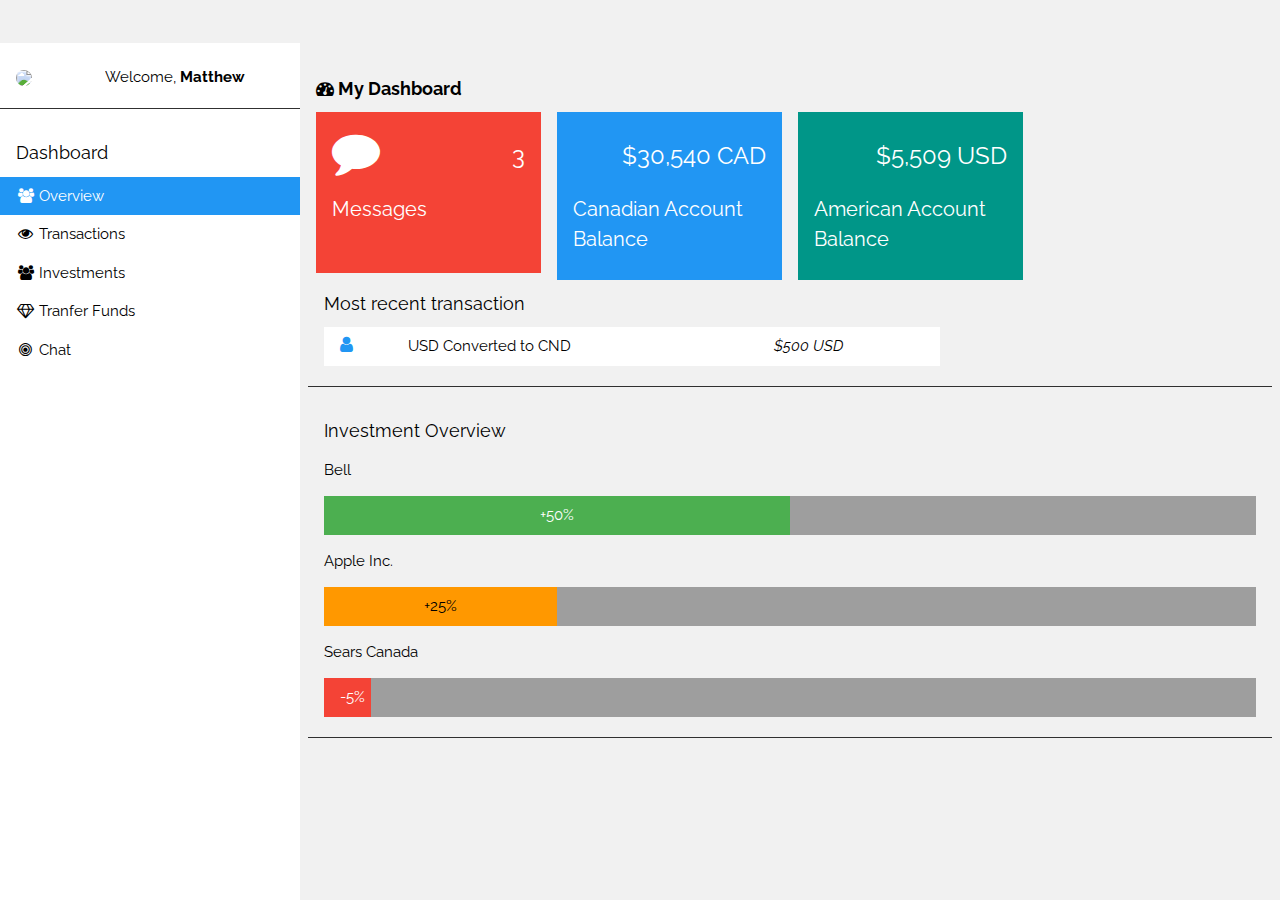
==== index.html @ 37f61692 "Add files via upload" ====
<!DOCTYPE html>
<html>
<title>Home Dashboards</title>
<meta charset="UTF-8">
<meta name="viewport" content="width=device-width, initial-scale=1">
<link rel="stylesheet" href="style.css">
<link rel="stylesheet" href="https://fonts.googleapis.com/css?family=Raleway">
<link rel="stylesheet" href="https://cdnjs.cloudflare.com/ajax/libs/font-awesome/4.7.0/css/font-awesome.min.css">
<style>
html,body,h1,h2,h3,h4,h5 {font-family: "Raleway", sans-serif}
</style>
<body class="-light-grey">

<!-- Top container -->
<div class="-bar -top -black -large" style="z-index:4">
  <button class="-bar-item -button -hide-large -hover-none -hover-text-light-grey" onclick="_open();"><i class="fa fa-bars"></i>  Menu</button>
</div>

<!-- Sidebar/menu -->
<nav class="-sidebar -collapse -white -animate-left" style="z-index:3;width:300px;" id="mySidebar"><br>
  <div class="-container -row">
    <div class="-col s4">
      <img src="img\pfp.jpg" class="-circle -margin-right" style="width:46px">
    </div>
    <div class="-col s8 -bar">
      <span>Welcome, <strong>Matthew</strong></span><br>
 
    </div>
  </div>
  <hr>
  <div class="-container">
    <h5>Dashboard</h5>
  </div>
  <div class="-bar-block">
    <a href="index.html" class="-bar-item -button -padding-16 -hide-large -dark-grey -hover-black" onclick="_close()" title="close menu"><i class="fa fa-remove fa-fw"></i>  Close Menu</a>
    <a href="index.html" class="-bar-item -button -padding -blue"><i class="fa fa-users fa-fw"></i>  Overview</a>
    <a href="transaction.html" class="-bar-item -button -padding"><i class="fa fa-eye fa-fw"></i>  Transactions</a>
    <a href="invest.html" class="-bar-item -button -padding"><i class="fa fa-users fa-fw"></i>  Investments</a>
    <a href="transfer.html" class="-bar-item -button -padding"><i class="fa fa-diamond fa-fw"></i>  Tranfer Funds</a>
    <a href="chat.html" class="-bar-item -button -padding"><i class="fa fa-bullseye fa-fw"></i>  Chat</a>
  </div>
</nav>


<!-- Overlay effect when opening sidebar on small screens -->
<div class="-overlay -hide-large -animate-opacity" onclick="_close()" style="cursor:pointer" title="close side menu" id="myOverlay"></div>

<!-- !PAGE CONTENT! -->
<div class="-main" style="margin-left:300px;margin-top:43px;">

  <!-- Header -->
  <header class="-container" style="padding-top:22px">
    <h5><b><i class="fa fa-dashboard"></i> My Dashboard</b></h5>
  </header>

  <div class="-row-padding -margin-bottom">
    <div class="-quarter">
      <div class="-container -red -padding-16">
        <div class="-left"><i class="fa fa-comment -xxxlarge"></i></div>
        <div class="-right">
          <h3>3</h3>
        </div>
        <div class="-clear"></div>
        <h4>Messages</h4>
        <br>
      </div>
    </div>
    <div class="-quarter">
      <div class="-container -blue -padding-16">
        <div class="-left"></i></div>
        <div class="-right">
          <h3>$30,540 CAD</h3>
        </div>
        <div class="-clear"></div>
        <h4>Canadian Account Balance</h4>
      </div>
    </div>
    <div class="-quarter">
      <div class="-container -teal -padding-16">
        <div class="-left"></i></div>
        <div class="-right">
          <h3>$5,509 USD</h3>
        </div>
        <div class="-clear"></div>
        <h4>American Account Balance</h4>
      </div>
    </div>

  <div class="-panel">
    <div class="-row-padding" style="margin:0 -16px">
      <div class="-twothird">
        <h5>Most recent transaction</h5>
        <table class="-table -striped -white">
          <tr>
            <td><i class="fa fa-user -text-blue -large"></i></td>
            <td>USD Converted to CND</td>
            <td><i>$500 USD</i></td>

        </table>
      </div>
    </div>
  </div>
  <hr>
  <div class="-container">
    <h5>Investment Overview</h5>
    <p>Bell</p>
    <div class="-grey">
      <div class="-container -center -padding -green" style="width:50%">+50%</div>
    </div>

    <p>Apple Inc.</p>
    <div class="-grey">
      <div class="-container -center -padding -orange" style="width:25%">+25%</div>
    </div>

    <p>Sears Canada</p>
    <div class="-grey">
      <div class="-container -center -padding -red" style="width:5%">-5%</div>
    </div>
  </div>
  <hr>

  <!-- Footer -->
  <footer class="-container -padding-16 -light-grey">
    <h4></h4>
  </footer>

  <!-- End page content -->
</div>

<script>
// Get the Sidebar
var mySidebar = document.getElementById("mySidebar");

// Get the DIV with overlay effect
var overlayBg = document.getElementById("myOverlay");

// Toggle between showing and hiding the sidebar, and add overlay effect
function _open() {
  if (mySidebar.style.display === 'block') {
    mySidebar.style.display = 'none';
    overlayBg.style.display = "none";
  } else {
    mySidebar.style.display = 'block';
    overlayBg.style.display = "block";
  }
}

// Close the sidebar with the close button
function _close() {
  mySidebar.style.display = "none";
  overlayBg.style.display = "none";
}
</script>

</body>
</html>
---- style.css ----
/* .CSS 4.15 December 2020 by Jan Egil and Borge Refsnes */
html{box-sizing:border-box}*,*:before,*:after{box-sizing:inherit}
/* Extract from normalize.css by Nicolas Gallagher and Jonathan Neal git.io/normalize */
html{-ms-text-size-adjust:100%;-webkit-text-size-adjust:100%}body{margin:0}
article,aside,details,figcaption,figure,footer,header,main,menu,nav,section{display:block}summary{display:list-item}
audio,canvas,progress,video{display:inline-block}progress{vertical-align:baseline}
audio:not([controls]){display:none;height:0}[hidden],template{display:none}
a{background-color:transparent}a:active,a:hover{outline-width:0}
abbr[title]{border-bottom:none;text-decoration:underline;text-decoration:underline dotted}
b,strong{font-weight:bolder}dfn{font-style:italic}mark{background:#ff0;color:#000}
small{font-size:80%}sub,sup{font-size:75%;line-height:0;position:relative;vertical-align:baseline}
sub{bottom:-0.25em}sup{top:-0.5em}figure{margin:1em 40px}img{border-style:none}
code,kbd,pre,samp{font-family:monospace,monospace;font-size:1em}hr{box-sizing:content-box;height:0;overflow:visible}
button,input,select,textarea,optgroup{font:inherit;margin:0}optgroup{font-weight:bold}
button,input{overflow:visible}button,select{text-transform:none}
button,[type=button],[type=reset],[type=submit]{-webkit-appearance:button}
button::-moz-focus-inner,[type=button]::-moz-focus-inner,[type=reset]::-moz-focus-inner,[type=submit]::-moz-focus-inner{border-style:none;padding:0}
button:-moz-focusring,[type=button]:-moz-focusring,[type=reset]:-moz-focusring,[type=submit]:-moz-focusring{outline:1px dotted ButtonText}
fieldset{border:1px solid #c0c0c0;margin:0 2px;padding:.35em .625em .75em}
legend{color:inherit;display:table;max-width:100%;padding:0;white-space:normal}textarea{overflow:auto}
[type=checkbox],[type=radio]{padding:0}
[type=number]::-webkit-inner-spin-button,[type=number]::-webkit-outer-spin-button{height:auto}
[type=search]{-webkit-appearance:textfield;outline-offset:-2px}
[type=search]::-webkit-search-decoration{-webkit-appearance:none}
::-webkit-file-upload-button{-webkit-appearance:button;font:inherit}
/* End extract */
html,body{font-family:Verdana,sans-serif;font-size:15px;line-height:1.5}html{overflow-x:hidden}
h1{font-size:36px}h2{font-size:30px}h3{font-size:24px}h4{font-size:20px}h5{font-size:18px}h6{font-size:16px}
.-serif{font-family:serif}.-sans-serif{font-family:sans-serif}.-cursive{font-family:cursive}.-monospace{font-family:monospace}
h1,h2,h3,h4,h5,h6{font-family:"Segoe UI",Arial,sans-serif;font-weight:400;margin:10px 0}.-wide{letter-spacing:4px}
hr{border:0;border-top:1px solid rgb(48, 48, 48);margin:20px 0}
.-image{max-width:100%;height:auto}img{vertical-align:middle}a{color:inherit}
.-table,.-table-all{border-collapse:collapse;border-spacing:0;width:100%;display:table}.-table-all{border:1px solid #ccc}
.-bordered tr,.-table-all tr{border-bottom:1px solid #ddd}.-striped tbody tr:nth-child(even){background-color:#f1f1f1}
.-table-all tr:nth-child(odd){background-color:#fff}.-table-all tr:nth-child(even){background-color:#f1f1f1}
.-hoverable tbody tr:hover,.-ul.-hoverable li:hover{background-color:#ccc}.-centered tr th,.-centered tr td{text-align:center}
.-table td,.-table th,.-table-all td,.-table-all th{padding:8px 8px;display:table-cell;text-align:left;vertical-align:top}
.-table th:first-child,.-table td:first-child,.-table-all th:first-child,.-table-all td:first-child{padding-left:16px}
.-btn,.-button{border:none;display:inline-block;padding:8px 16px;vertical-align:middle;overflow:hidden;text-decoration:none;color:inherit;background-color:inherit;text-align:center;cursor:pointer;white-space:nowrap}
.-btn:hover{box-shadow:0 8px 16px 0 rgba(0,0,0,0.2),0 6px 20px 0 rgba(0,0,0,0.19)}
.-btn,.-button{-webkit-touch-callout:none;-webkit-user-select:none;-khtml-user-select:none;-moz-user-select:none;-ms-user-select:none;user-select:none}   
.-disabled,.-btn:disabled,.-button:disabled{cursor:not-allowed;opacity:0.3}.-disabled *,:disabled *{pointer-events:none}
.-btn.-disabled:hover,.-btn:disabled:hover{box-shadow:none}
.-badge,.-tag{background-color:#000;color:#fff;display:inline-block;padding-left:8px;padding-right:8px;text-align:center}.-badge{border-radius:50%}
.-ul{list-style-type:none;padding:0;margin:0}.-ul li{padding:8px 16px;border-bottom:1px solid #ddd}.-ul li:last-child{border-bottom:none}
.-tooltip,.-display-container{position:relative}.-tooltip .-text{display:none}.-tooltip:hover .-text{display:inline-block}
.-ripple:active{opacity:0.5}.-ripple{transition:opacity 0s}
.-input{padding:8px;display:block;border:none;border-bottom:1px solid #ccc;width:100%}
.-select{padding:9px 0;width:100%;border:none;border-bottom:1px solid #ccc}
.-dropdown-click,.-dropdown-hover{position:relative;display:inline-block;cursor:pointer}
.-dropdown-hover:hover .-dropdown-content{display:block}
.-dropdown-hover:first-child,.-dropdown-click:hover{background-color:#ccc;color:#000}
.-dropdown-hover:hover > .-button:first-child,.-dropdown-click:hover > .-button:first-child{background-color:#ccc;color:#000}
.-dropdown-content{cursor:auto;color:#000;background-color:#fff;display:none;position:absolute;min-width:160px;margin:0;padding:0;z-index:1}
.-check,.-radio{width:24px;height:24px;position:relative;top:6px}
.-sidebar{height:100%;width:200px;background-color:#fff;position:fixed!important;z-index:1;overflow:auto}
.-bar-block .-dropdown-hover,.-bar-block .-dropdown-click{width:100%}
.-bar-block .-dropdown-hover .-dropdown-content,.-bar-block .-dropdown-click .-dropdown-content{min-width:100%}
.-bar-block .-dropdown-hover .-button,.-bar-block .-dropdown-click .-button{width:100%;text-align:left;padding:8px 16px}
.-main,#main{transition:margin-left .4s}
.-modal{z-index:3;display:none;padding-top:100px;position:fixed;left:0;top:0;width:100%;height:100%;overflow:auto;background-color:rgb(0,0,0);background-color:rgba(0,0,0,0.4)}
.-modal-content{margin:auto;background-color:#fff;position:relative;padding:0;outline:0;width:600px}
.-bar{width:100%;overflow:hidden}.-center .-bar{display:inline-block;width:auto}
.-bar .-bar-item{padding:8px 16px;float:left;width:auto;border:none;display:block;outline:0}
.-bar .-dropdown-hover,.-bar .-dropdown-click{position:static;float:left}
.-bar .-button{white-space:normal}
.-bar-block .-bar-item{width:100%;display:block;padding:8px 16px;text-align:left;border:none;white-space:normal;float:none;outline:0}
.-bar-block.-center .-bar-item{text-align:center}.-block{display:block;width:100%}
.-responsive{display:block;overflow-x:auto}
.-container:after,.-container:before,.-panel:after,.-panel:before,.-row:after,.-row:before,.-row-padding:after,.-row-padding:before,
.-cell-row:before,.-cell-row:after,.-clear:after,.-clear:before,.-bar:before,.-bar:after{content:"";display:table;clear:both}
.-col,.-half,.-third,.-twothird,.-threequarter,.-quarter{float:left;width:100%}
.-col.s1{width:8.33333%}.-col.s2{width:16.66666%}.-col.s3{width:24.99999%}.-col.s4{width:33.33333%}
.-col.s5{width:41.66666%}.-col.s6{width:49.99999%}.-col.s7{width:58.33333%}.-col.s8{width:66.66666%}
.-col.s9{width:74.99999%}.-col.s10{width:83.33333%}.-col.s11{width:91.66666%}.-col.s12{width:99.99999%}
@media (min-width:601px){.-col.m1{width:8.33333%}.-col.m2{width:16.66666%}.-col.m3,.-quarter{width:24.99999%}.-col.m4,.-third{width:33.33333%}
.-col.m5{width:41.66666%}.-col.m6,.-half{width:49.99999%}.-col.m7{width:58.33333%}.-col.m8,.-twothird{width:66.66666%}
.-col.m9,.-threequarter{width:74.99999%}.-col.m10{width:83.33333%}.-col.m11{width:91.66666%}.-col.m12{width:99.99999%}}
@media (min-width:993px){.-col.l1{width:8.33333%}.-col.l2{width:16.66666%}.-col.l3{width:24.99999%}.-col.l4{width:33.33333%}
.-col.l5{width:41.66666%}.-col.l6{width:49.99999%}.-col.l7{width:58.33333%}.-col.l8{width:66.66666%}
.-col.l9{width:74.99999%}.-col.l10{width:83.33333%}.-col.l11{width:91.66666%}.-col.l12{width:99.99999%}}
.-rest{overflow:hidden}.-stretch{margin-left:-16px;margin-right:-16px}
.-content,.-auto{margin-left:auto;margin-right:auto}.-content{max-width:980px}.-auto{max-width:1140px}
.-cell-row{display:table;width:100%}.-cell{display:table-cell}
.-cell-top{vertical-align:top}.-cell-middle{vertical-align:middle}.-cell-bottom{vertical-align:bottom}
.-hide{display:none!important}.-show-block,.-show{display:block!important}.-show-inline-block{display:inline-block!important}
@media (max-width:1205px){.-auto{max-width:95%}}
@media (max-width:600px){.-modal-content{margin:0 10px;width:auto!important}.-modal{padding-top:30px}
.-dropdown-hover.-mobile .-dropdown-content,.-dropdown-click.-mobile .-dropdown-content{position:relative}	
.-hide-small{display:none!important}.-mobile{display:block;width:100%!important}.-bar-item.-mobile,.-dropdown-hover.-mobile,.-dropdown-click.-mobile{text-align:center}
.-dropdown-hover.-mobile,.-dropdown-hover.-mobile .-btn,.-dropdown-hover.-mobile .-button,.-dropdown-click.-mobile,.-dropdown-click.-mobile .-btn,.-dropdown-click.-mobile .-button{width:100%}}
@media (max-width:768px){.-modal-content{width:500px}.-modal{padding-top:50px}}
@media (min-width:993px){.-modal-content{width:900px}.-hide-large{display:none!important}.-sidebar.-collapse{display:block!important}}
@media (max-width:992px) and (min-width:601px){.-hide-medium{display:none!important}}
@media (max-width:992px){.-sidebar.-collapse{display:none}.-main{margin-left:0!important;margin-right:0!important}.-auto{max-width:100%}}
.-top,.-bottom{position:fixed;width:100%;z-index:1}.-top{top:0}.-bottom{bottom:0}
.-overlay{position:fixed;display:none;width:100%;height:100%;top:0;left:0;right:0;bottom:0;background-color:rgba(0,0,0,0.5);z-index:2}
.-display-topleft{position:absolute;left:0;top:0}.-display-topright{position:absolute;right:0;top:0}
.-display-bottomleft{position:absolute;left:0;bottom:0}.-display-bottomright{position:absolute;right:0;bottom:0}
.-display-middle{position:absolute;top:50%;left:50%;transform:translate(-50%,-50%);-ms-transform:translate(-50%,-50%)}
.-display-left{position:absolute;top:50%;left:0%;transform:translate(0%,-50%);-ms-transform:translate(-0%,-50%)}
.-display-right{position:absolute;top:50%;right:0%;transform:translate(0%,-50%);-ms-transform:translate(0%,-50%)}
.-display-topmiddle{position:absolute;left:50%;top:0;transform:translate(-50%,0%);-ms-transform:translate(-50%,0%)}
.-display-bottommiddle{position:absolute;left:50%;bottom:0;transform:translate(-50%,0%);-ms-transform:translate(-50%,0%)}
.-display-container:hover .-display-hover{display:block}.-display-container:hover span.-display-hover{display:inline-block}.-display-hover{display:none}
.-display-position{position:absolute}
.-circle{border-radius:50%}
.-round-small{border-radius:2px}.-round,.-round-medium{border-radius:4px}.-round-large{border-radius:8px}.-round-xlarge{border-radius:16px}.-round-xxlarge{border-radius:32px}
.-row-padding,.-row-padding>.-half,.-row-padding>.-third,.-row-padding>.-twothird,.-row-padding>.-threequarter,.-row-padding>.-quarter,.-row-padding>.-col{padding:0 8px}
.-container,.-panel{padding:0.01em 16px}.-panel{margin-top:16px;margin-bottom:16px}
.-code,.-codespan{font-family:Consolas,"courier new";font-size:16px}
.-code{width:auto;background-color:#fff;padding:8px 12px;border-left:4px solid #4CAF50;word-wrap:break-word}
.-codespan{color:crimson;background-color:#f1f1f1;padding-left:4px;padding-right:4px;font-size:110%}
.-card,.-card-2{box-shadow:0 2px 5px 0 rgba(0,0,0,0.16),0 2px 10px 0 rgba(0,0,0,0.12)}
.-card-4,.-hover-shadow:hover{box-shadow:0 4px 10px 0 rgba(0,0,0,0.2),0 4px 20px 0 rgba(0,0,0,0.19)}
.-spin{animation:-spin 2s infinite linear}@keyframes -spin{0%{transform:rotate(0deg)}100%{transform:rotate(359deg)}}
.-animate-fading{animation:fading 10s infinite}@keyframes fading{0%{opacity:0}50%{opacity:1}100%{opacity:0}}
.-animate-opacity{animation:opac 0.8s}@keyframes opac{from{opacity:0} to{opacity:1}}
.-animate-top{position:relative;animation:animatetop 0.4s}@keyframes animatetop{from{top:-300px;opacity:0} to{top:0;opacity:1}}
.-animate-left{position:relative;animation:animateleft 0.4s}@keyframes animateleft{from{left:-300px;opacity:0} to{left:0;opacity:1}}
.-animate-right{position:relative;animation:animateright 0.4s}@keyframes animateright{from{right:-300px;opacity:0} to{right:0;opacity:1}}
.-animate-bottom{position:relative;animation:animatebottom 0.4s}@keyframes animatebottom{from{bottom:-300px;opacity:0} to{bottom:0;opacity:1}}
.-animate-zoom {animation:animatezoom 0.6s}@keyframes animatezoom{from{transform:scale(0)} to{transform:scale(1)}}
.-animate-input{transition:width 0.4s ease-in-out}.-animate-input:focus{width:100%!important}
.-opacity,.-hover-opacity:hover{opacity:0.60}.-opacity-off,.-hover-opacity-off:hover{opacity:1}
.-opacity-max{opacity:0.25}.-opacity-min{opacity:0.75}
.-greyscale-max,.-grayscale-max,.-hover-greyscale:hover,.-hover-grayscale:hover{filter:grayscale(100%)}
.-greyscale,.-grayscale{filter:grayscale(75%)}.-greyscale-min,.-grayscale-min{filter:grayscale(50%)}
.-sepia{filter:sepia(75%)}.-sepia-max,.-hover-sepia:hover{filter:sepia(100%)}.-sepia-min{filter:sepia(50%)}
.-tiny{font-size:10px!important}.-small{font-size:12px!important}.-medium{font-size:15px!important}.-large{font-size:18px!important}
.-xlarge{font-size:24px!important}.-xxlarge{font-size:36px!important}.-xxxlarge{font-size:48px!important}.-jumbo{font-size:64px!important}
.-left-align{text-align:left!important}.-right-align{text-align:right!important}.-justify{text-align:justify!important}.-center{text-align:center!important}
.-border-0{border:0!important}.-border{border:1px solid #ccc!important}
.-border-top{border-top:1px solid #ccc!important}.-border-bottom{border-bottom:1px solid #ccc!important}
.-border-left{border-left:1px solid #ccc!important}.-border-right{border-right:1px solid #ccc!important}
.-topbar{border-top:6px solid #ccc!important}.-bottombar{border-bottom:6px solid #ccc!important}
.-leftbar{border-left:6px solid #ccc!important}.-rightbar{border-right:6px solid #ccc!important}
.-section,.-code{margin-top:16px!important;margin-bottom:16px!important}
.-margin{margin:16px!important}.-margin-top{margin-top:16px!important}.-margin-bottom{margin-bottom:16px!important}
.-margin-left{margin-left:16px!important}.-margin-right{margin-right:16px!important}
.-padding-small{padding:4px 8px!important}.-padding{padding:8px 16px!important}.-padding-large{padding:12px 24px!important}
.-padding-16{padding-top:16px!important;padding-bottom:16px!important}.-padding-24{padding-top:24px!important;padding-bottom:24px!important}
.-padding-32{padding-top:32px!important;padding-bottom:32px!important}.-padding-48{padding-top:48px!important;padding-bottom:48px!important}
.-padding-64{padding-top:64px!important;padding-bottom:64px!important}
.-padding-top-64{padding-top:64px!important}.-padding-top-48{padding-top:48px!important}
.-padding-top-32{padding-top:32px!important}.-padding-top-24{padding-top:24px!important}
.-left{float:left!important}.-right{float:right!important}
.-button:hover{color:#000!important;background-color:#ccc!important}
.-transparent,.-hover-none:hover{background-color:transparent!important}
.-hover-none:hover{box-shadow:none!important}
/* Colors */
.-amber,.-hover-amber:hover{color:#000!important;background-color:#ffc107!important}
.-aqua,.-hover-aqua:hover{color:#000!important;background-color:#00ffff!important}
.-blue,.-hover-blue:hover{color:#fff!important;background-color:#2196F3!important}
.-light-blue,.-hover-light-blue:hover{color:#000!important;background-color:#87CEEB!important}
.-brown,.-hover-brown:hover{color:#fff!important;background-color:#795548!important}
.-cyan,.-hover-cyan:hover{color:#000!important;background-color:#00bcd4!important}
.-blue-grey,.-hover-blue-grey:hover,.-blue-gray,.-hover-blue-gray:hover{color:#fff!important;background-color:#607d8b!important}
.-green,.-hover-green:hover{color:#fff!important;background-color:#4CAF50!important}
.-light-green,.-hover-light-green:hover{color:#000!important;background-color:#8bc34a!important}
.-indigo,.-hover-indigo:hover{color:#fff!important;background-color:#3f51b5!important}
.-khaki,.-hover-khaki:hover{color:#000!important;background-color:#f0e68c!important}
.-lime,.-hover-lime:hover{color:#000!important;background-color:#cddc39!important}
.-orange,.-hover-orange:hover{color:#000!important;background-color:#ff9800!important}
.-deep-orange,.-hover-deep-orange:hover{color:#fff!important;background-color:#ff5722!important}
.-pink,.-hover-pink:hover{color:#fff!important;background-color:#e91e63!important}
.-purple,.-hover-purple:hover{color:#fff!important;background-color:#9c27b0!important}
.-deep-purple,.-hover-deep-purple:hover{color:#fff!important;background-color:#673ab7!important}
.-red,.-hover-red:hover{color:#fff!important;background-color:#f44336!important}
.-sand,.-hover-sand:hover{color:#000!important;background-color:#fdf5e6!important}
.-teal,.-hover-teal:hover{color:#fff!important;background-color:#009688!important}
.-yellow,.-hover-yellow:hover{color:#000!important;background-color:#ffeb3b!important}
.-white,.-hover-white:hover{color:#000!important;background-color:#fff!important}
.-black,.-hover-black:hover{color:#fff!important;background-color:#000!important}
.-grey,.-hover-grey:hover,.-gray,.-hover-gray:hover{color:#000!important;background-color:#9e9e9e!important}
.-light-grey,.-hover-light-grey:hover,.-light-gray,.-hover-light-gray:hover{color:#000!important;background-color:#f1f1f1!important}
.-dark-grey,.-hover-dark-grey:hover,.-dark-gray,.-hover-dark-gray:hover{color:#fff!important;background-color:#616161!important}
.-pale-red,.-hover-pale-red:hover{color:#000!important;background-color:#ffdddd!important}
.-pale-green,.-hover-pale-green:hover{color:#000!important;background-color:#ddffdd!important}
.-pale-yellow,.-hover-pale-yellow:hover{color:#000!important;background-color:#ffffcc!important}
.-pale-blue,.-hover-pale-blue:hover{color:#000!important;background-color:#ddffff!important}
.-text-amber,.-hover-text-amber:hover{color:#ffc107!important}
.-text-aqua,.-hover-text-aqua:hover{color:#00ffff!important}
.-text-blue,.-hover-text-blue:hover{color:#2196F3!important}
.-text-light-blue,.-hover-text-light-blue:hover{color:#87CEEB!important}
.-text-brown,.-hover-text-brown:hover{color:#795548!important}
.-text-cyan,.-hover-text-cyan:hover{color:#00bcd4!important}
.-text-blue-grey,.-hover-text-blue-grey:hover,.-text-blue-gray,.-hover-text-blue-gray:hover{color:#607d8b!important}
.-text-green,.-hover-text-green:hover{color:#4CAF50!important}
.-text-light-green,.-hover-text-light-green:hover{color:#8bc34a!important}
.-text-indigo,.-hover-text-indigo:hover{color:#3f51b5!important}
.-text-khaki,.-hover-text-khaki:hover{color:#b4aa50!important}
.-text-lime,.-hover-text-lime:hover{color:#cddc39!important}
.-text-orange,.-hover-text-orange:hover{color:#ff9800!important}
.-text-deep-orange,.-hover-text-deep-orange:hover{color:#ff5722!important}
.-text-pink,.-hover-text-pink:hover{color:#e91e63!important}
.-text-purple,.-hover-text-purple:hover{color:#9c27b0!important}
.-text-deep-purple,.-hover-text-deep-purple:hover{color:#673ab7!important}
.-text-red,.-hover-text-red:hover{color:#f44336!important}
.-text-sand,.-hover-text-sand:hover{color:#fdf5e6!important}
.-text-teal,.-hover-text-teal:hover{color:#009688!important}
.-text-yellow,.-hover-text-yellow:hover{color:#d2be0e!important}
.-text-white,.-hover-text-white:hover{color:#fff!important}
.-text-black,.-hover-text-black:hover{color:#000!important}
.-text-grey,.-hover-text-grey:hover,.-text-gray,.-hover-text-gray:hover{color:#757575!important}
.-text-light-grey,.-hover-text-light-grey:hover,.-text-light-gray,.-hover-text-light-gray:hover{color:#f1f1f1!important}
.-text-dark-grey,.-hover-text-dark-grey:hover,.-text-dark-gray,.-hover-text-dark-gray:hover{color:#3a3a3a!important}
.-border-amber,.-hover-border-amber:hover{border-color:#ffc107!important}
.-border-aqua,.-hover-border-aqua:hover{border-color:#00ffff!important}
.-border-blue,.-hover-border-blue:hover{border-color:#2196F3!important}
.-border-light-blue,.-hover-border-light-blue:hover{border-color:#87CEEB!important}
.-border-brown,.-hover-border-brown:hover{border-color:#795548!important}
.-border-cyan,.-hover-border-cyan:hover{border-color:#00bcd4!important}
.-border-blue-grey,.-hover-border-blue-grey:hover,.-border-blue-gray,.-hover-border-blue-gray:hover{border-color:#607d8b!important}
.-border-green,.-hover-border-green:hover{border-color:#4CAF50!important}
.-border-light-green,.-hover-border-light-green:hover{border-color:#8bc34a!important}
.-border-indigo,.-hover-border-indigo:hover{border-color:#3f51b5!important}
.-border-khaki,.-hover-border-khaki:hover{border-color:#f0e68c!important}
.-border-lime,.-hover-border-lime:hover{border-color:#cddc39!important}
.-border-orange,.-hover-border-orange:hover{border-color:#ff9800!important}
.-border-deep-orange,.-hover-border-deep-orange:hover{border-color:#ff5722!important}
.-border-pink,.-hover-border-pink:hover{border-color:#e91e63!important}
.-border-purple,.-hover-border-purple:hover{border-color:#9c27b0!important}
.-border-deep-purple,.-hover-border-deep-purple:hover{border-color:#673ab7!important}
.-border-red,.-hover-border-red:hover{border-color:#f44336!important}
.-border-sand,.-hover-border-sand:hover{border-color:#fdf5e6!important}
.-border-teal,.-hover-border-teal:hover{border-color:#009688!important}
.-border-yellow,.-hover-border-yellow:hover{border-color:#ffeb3b!important}
.-border-white,.-hover-border-white:hover{border-color:#fff!important}
.-border-black,.-hover-border-black:hover{border-color:#000!important}
.-border-grey,.-hover-border-grey:hover,.-border-gray,.-hover-border-gray:hover{border-color:#9e9e9e!important}
.-border-light-grey,.-hover-border-light-grey:hover,.-border-light-gray,.-hover-border-light-gray:hover{border-color:#f1f1f1!important}
.-border-dark-grey,.-hover-border-dark-grey:hover,.-border-dark-gray,.-hover-border-dark-gray:hover{border-color:#616161!important}
.-border-pale-red,.-hover-border-pale-red:hover{border-color:#ffe7e7!important}.-border-pale-green,.-hover-border-pale-green:hover{border-color:#e7ffe7!important}
.-border-pale-yellow,.-hover-border-pale-yellow:hover{border-color:#ffffcc!important}.-border-pale-blue,.-hover-border-pale-blue:hover{border-color:#e7ffff!important}


.button {
    border: none;
    color: #cecece;
    padding-left: 15px ;
    padding-right: 15px ;
    padding-top: 5px;
    padding-bottom: 5px;
    text-align: center;
    text-decoration: none;
    display: inline-block;
    font-size: 16px;
    margin: 2px;
    transition-duration: 0.4s;
    cursor: pointer;
  }
  
  .buyButton {
    background-color: #cecece; 
    color: black; 
    
  }
  
  .buyButton:hover {
    background-color: #4CAF50;
    color: white;
  }
  
  .sellButton {
    background-color: #cecece; 
    color: black; 
    
  }
  .sellButton:hover {
    background-color: #751d1d;
    color: white;
  }

  .send {
    background-color: #cecece; 
    color: black; 
    margin-right: 50%;
    float: right;
  }
  
  .send:hover {
    background-color: #4CAF50;
    color: white;
  }

  .container {
    border: 2px solid #dedede;
    background-color: #f1f1f1;
    border-radius: 5px;
    padding: 10px;
    margin: 10px 0;
  }
  
  .darker {
    border-color: #ccc;
    background-color: #ddd;
  }
  
  .container::after {
    content: "";
    clear: both;
    display: table;
  }
  
  .container img {
    float: left;
    max-width: 60px;
    width: 100%;
    margin-right: 20px;
    border-radius: 50%;
  }
  
  .container img.right {
    float: right;
    margin-left: 20px;
    margin-right:0;
  }
  
  .time-right {
    float: right;
    color: #aaa;
  }
  
  .time-left {
    float: left;
    color: #999;}
   
    textarea {
      display: block;
      margin-left: auto;
      margin-right: auto;
  }
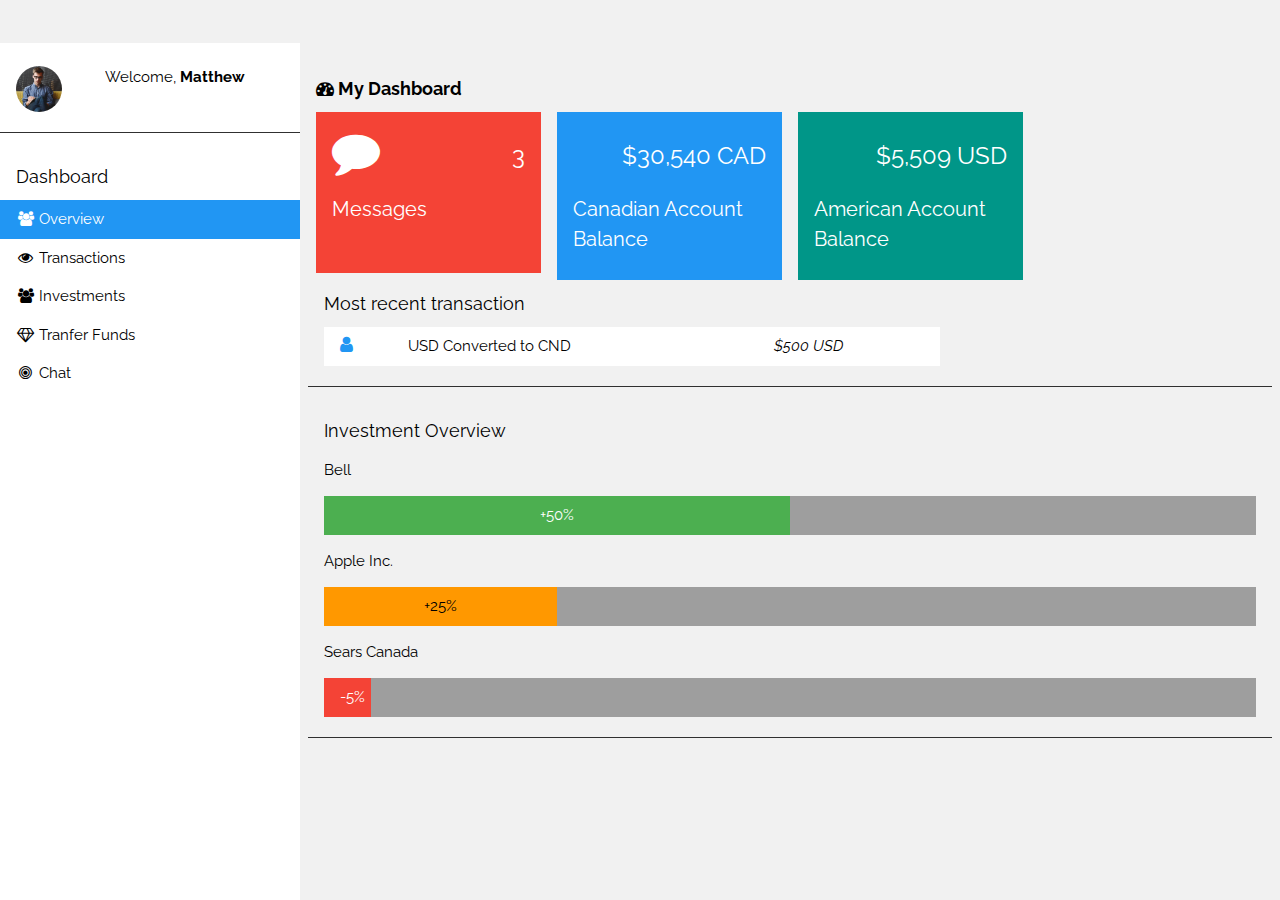
==== commit e55f9da3: "Update index.html" ====
--- a/index.html
+++ b/index.html
@@ -20,7 +20,7 @@
 <nav class="-sidebar -collapse -white -animate-left" style="z-index:3;width:300px;" id="mySidebar"><br>
   <div class="-container -row">
     <div class="-col s4">
-      <img src="img\pfp.jpg" class="-circle -margin-right" style="width:46px">
+      <img src="pfp.jpg" class="-circle -margin-right" style="width:46px">
     </div>
     <div class="-col s8 -bar">
       <span>Welcome, <strong>Matthew</strong></span><br>
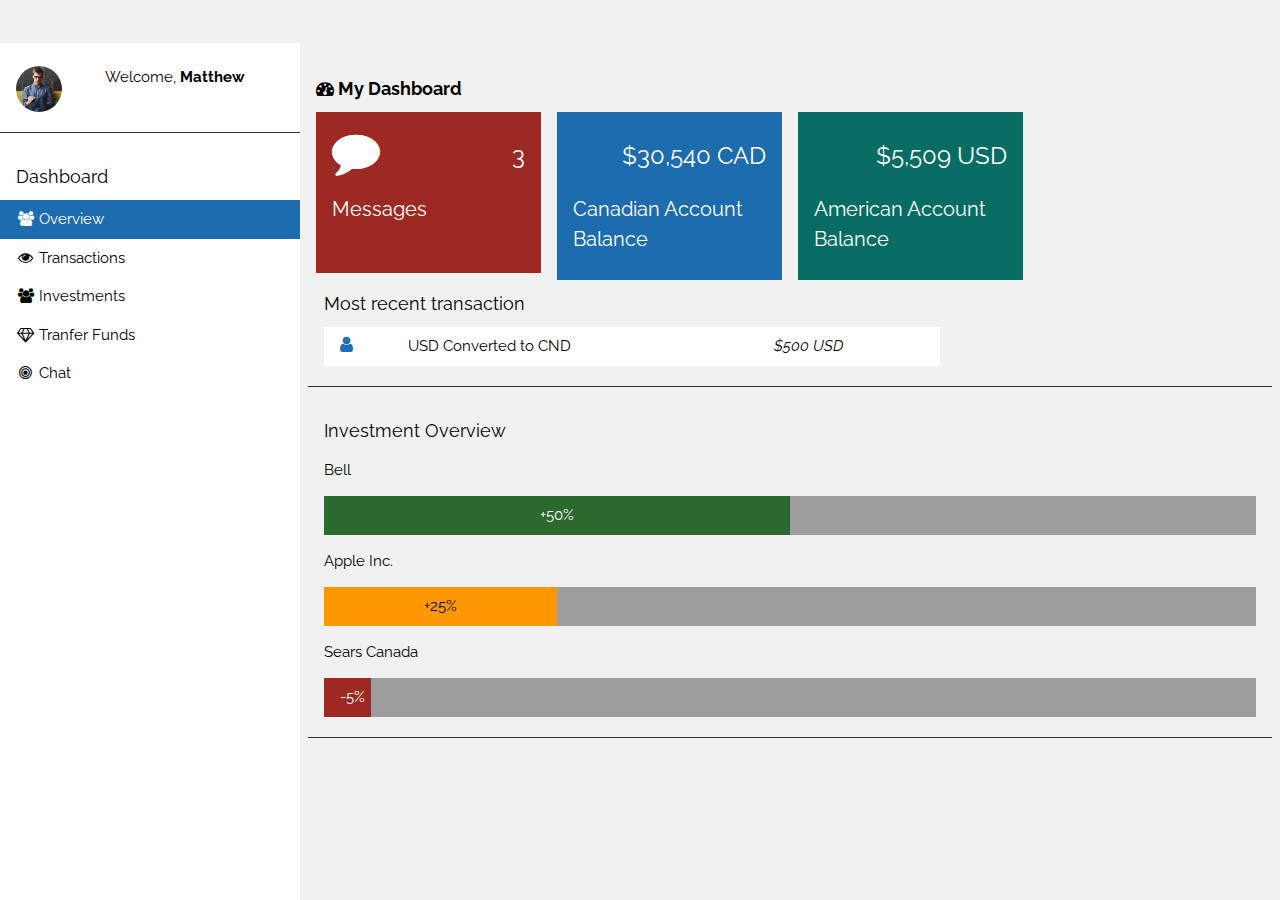
==== commit 2e03ce97: "Update index.html" ====
--- a/index.html
+++ b/index.html
@@ -1,5 +1,5 @@
 <!DOCTYPE html>
-<html>
+<html lang="en">
 <title>Home Dashboards</title>
 <meta charset="UTF-8">
 <meta name="viewport" content="width=device-width, initial-scale=1">
--- a/style.css
+++ b/style.css
@@ -109,8 +109,8 @@
 .-row-padding,.-row-padding>.-half,.-row-padding>.-third,.-row-padding>.-twothird,.-row-padding>.-threequarter,.-row-padding>.-quarter,.-row-padding>.-col{padding:0 8px}
 .-container,.-panel{padding:0.01em 16px}.-panel{margin-top:16px;margin-bottom:16px}
 .-code,.-codespan{font-family:Consolas,"courier new";font-size:16px}
-.-code{width:auto;background-color:#fff;padding:8px 12px;border-left:4px solid #4CAF50;word-wrap:break-word}
-.-codespan{color:crimson;background-color:#f1f1f1;padding-left:4px;padding-right:4px;font-size:110%}
+.-code{width:auto;background-color:#fff;padding:8px 12px;border-left:4px solid #307032;word-wrap:break-word}
+.-codespan{color:rgb(128, 17, 39);background-color:#f1f1f1;padding-left:4px;padding-right:4px;font-size:110%}
 .-card,.-card-2{box-shadow:0 2px 5px 0 rgba(0,0,0,0.16),0 2px 10px 0 rgba(0,0,0,0.12)}
 .-card-4,.-hover-shadow:hover{box-shadow:0 4px 10px 0 rgba(0,0,0,0.2),0 4px 20px 0 rgba(0,0,0,0.19)}
 .-spin{animation:-spin 2s infinite linear}@keyframes -spin{0%{transform:rotate(0deg)}100%{transform:rotate(359deg)}}
@@ -151,12 +151,12 @@
 /* Colors */
 .-amber,.-hover-amber:hover{color:#000!important;background-color:#ffc107!important}
 .-aqua,.-hover-aqua:hover{color:#000!important;background-color:#00ffff!important}
-.-blue,.-hover-blue:hover{color:#fff!important;background-color:#2196F3!important}
+.-blue,.-hover-blue:hover{color:#fff!important;background-color:#1d6cad!important}
 .-light-blue,.-hover-light-blue:hover{color:#000!important;background-color:#87CEEB!important}
 .-brown,.-hover-brown:hover{color:#fff!important;background-color:#795548!important}
 .-cyan,.-hover-cyan:hover{color:#000!important;background-color:#00bcd4!important}
 .-blue-grey,.-hover-blue-grey:hover,.-blue-gray,.-hover-blue-gray:hover{color:#fff!important;background-color:#607d8b!important}
-.-green,.-hover-green:hover{color:#fff!important;background-color:#4CAF50!important}
+.-green,.-hover-green:hover{color:#fff!important;background-color:#2c692e!important}
 .-light-green,.-hover-light-green:hover{color:#000!important;background-color:#8bc34a!important}
 .-indigo,.-hover-indigo:hover{color:#fff!important;background-color:#3f51b5!important}
 .-khaki,.-hover-khaki:hover{color:#000!important;background-color:#f0e68c!important}
@@ -166,9 +166,9 @@
 .-pink,.-hover-pink:hover{color:#fff!important;background-color:#e91e63!important}
 .-purple,.-hover-purple:hover{color:#fff!important;background-color:#9c27b0!important}
 .-deep-purple,.-hover-deep-purple:hover{color:#fff!important;background-color:#673ab7!important}
-.-red,.-hover-red:hover{color:#fff!important;background-color:#f44336!important}
+.-red,.-hover-red:hover{color:#fff!important;background-color:#9c2a22!important}
 .-sand,.-hover-sand:hover{color:#000!important;background-color:#fdf5e6!important}
-.-teal,.-hover-teal:hover{color:#fff!important;background-color:#009688!important}
+.-teal,.-hover-teal:hover{color:#fff!important;background-color:#076d63!important}
 .-yellow,.-hover-yellow:hover{color:#000!important;background-color:#ffeb3b!important}
 .-white,.-hover-white:hover{color:#000!important;background-color:#fff!important}
 .-black,.-hover-black:hover{color:#fff!important;background-color:#000!important}
@@ -181,12 +181,12 @@
 .-pale-blue,.-hover-pale-blue:hover{color:#000!important;background-color:#ddffff!important}
 .-text-amber,.-hover-text-amber:hover{color:#ffc107!important}
 .-text-aqua,.-hover-text-aqua:hover{color:#00ffff!important}
-.-text-blue,.-hover-text-blue:hover{color:#2196F3!important}
+.-text-blue,.-hover-text-blue:hover{color:#1d70b4!important}
 .-text-light-blue,.-hover-text-light-blue:hover{color:#87CEEB!important}
 .-text-brown,.-hover-text-brown:hover{color:#795548!important}
 .-text-cyan,.-hover-text-cyan:hover{color:#00bcd4!important}
 .-text-blue-grey,.-hover-text-blue-grey:hover,.-text-blue-gray,.-hover-text-blue-gray:hover{color:#607d8b!important}
-.-text-green,.-hover-text-green:hover{color:#4CAF50!important}
+.-text-green,.-hover-text-green:hover{color:#275829!important}
 .-text-light-green,.-hover-text-light-green:hover{color:#8bc34a!important}
 .-text-indigo,.-hover-text-indigo:hover{color:#3f51b5!important}
 .-text-khaki,.-hover-text-khaki:hover{color:#b4aa50!important}
@@ -196,9 +196,9 @@
 .-text-pink,.-hover-text-pink:hover{color:#e91e63!important}
 .-text-purple,.-hover-text-purple:hover{color:#9c27b0!important}
 .-text-deep-purple,.-hover-text-deep-purple:hover{color:#673ab7!important}
-.-text-red,.-hover-text-red:hover{color:#f44336!important}
+.-text-red,.-hover-text-red:hover{color:#9c2b23!important}
 .-text-sand,.-hover-text-sand:hover{color:#fdf5e6!important}
-.-text-teal,.-hover-text-teal:hover{color:#009688!important}
+.-text-teal,.-hover-text-teal:hover{color:#05695f!important}
 .-text-yellow,.-hover-text-yellow:hover{color:#d2be0e!important}
 .-text-white,.-hover-text-white:hover{color:#fff!important}
 .-text-black,.-hover-text-black:hover{color:#000!important}
@@ -207,12 +207,12 @@
 .-text-dark-grey,.-hover-text-dark-grey:hover,.-text-dark-gray,.-hover-text-dark-gray:hover{color:#3a3a3a!important}
 .-border-amber,.-hover-border-amber:hover{border-color:#ffc107!important}
 .-border-aqua,.-hover-border-aqua:hover{border-color:#00ffff!important}
-.-border-blue,.-hover-border-blue:hover{border-color:#2196F3!important}
+.-border-blue,.-hover-border-blue:hover{border-color:#1968a8!important}
 .-border-light-blue,.-hover-border-light-blue:hover{border-color:#87CEEB!important}
 .-border-brown,.-hover-border-brown:hover{border-color:#795548!important}
 .-border-cyan,.-hover-border-cyan:hover{border-color:#00bcd4!important}
 .-border-blue-grey,.-hover-border-blue-grey:hover,.-border-blue-gray,.-hover-border-blue-gray:hover{border-color:#607d8b!important}
-.-border-green,.-hover-border-green:hover{border-color:#4CAF50!important}
+.-border-green,.-hover-border-green:hover{border-color:#2b612d!important}
 .-border-light-green,.-hover-border-light-green:hover{border-color:#8bc34a!important}
 .-border-indigo,.-hover-border-indigo:hover{border-color:#3f51b5!important}
 .-border-khaki,.-hover-border-khaki:hover{border-color:#f0e68c!important}
@@ -222,9 +222,9 @@
 .-border-pink,.-hover-border-pink:hover{border-color:#e91e63!important}
 .-border-purple,.-hover-border-purple:hover{border-color:#9c27b0!important}
 .-border-deep-purple,.-hover-border-deep-purple:hover{border-color:#673ab7!important}
-.-border-red,.-hover-border-red:hover{border-color:#f44336!important}
+.-border-red,.-hover-border-red:hover{border-color:#b32f26!important}
 .-border-sand,.-hover-border-sand:hover{border-color:#fdf5e6!important}
-.-border-teal,.-hover-border-teal:hover{border-color:#009688!important}
+.-border-teal,.-hover-border-teal:hover{border-color:#086e64!important}
 .-border-yellow,.-hover-border-yellow:hover{border-color:#ffeb3b!important}
 .-border-white,.-hover-border-white:hover{border-color:#fff!important}
 .-border-black,.-hover-border-black:hover{border-color:#000!important}
@@ -330,4 +330,4 @@
       display: block;
       margin-left: auto;
       margin-right: auto;
-  }+  }
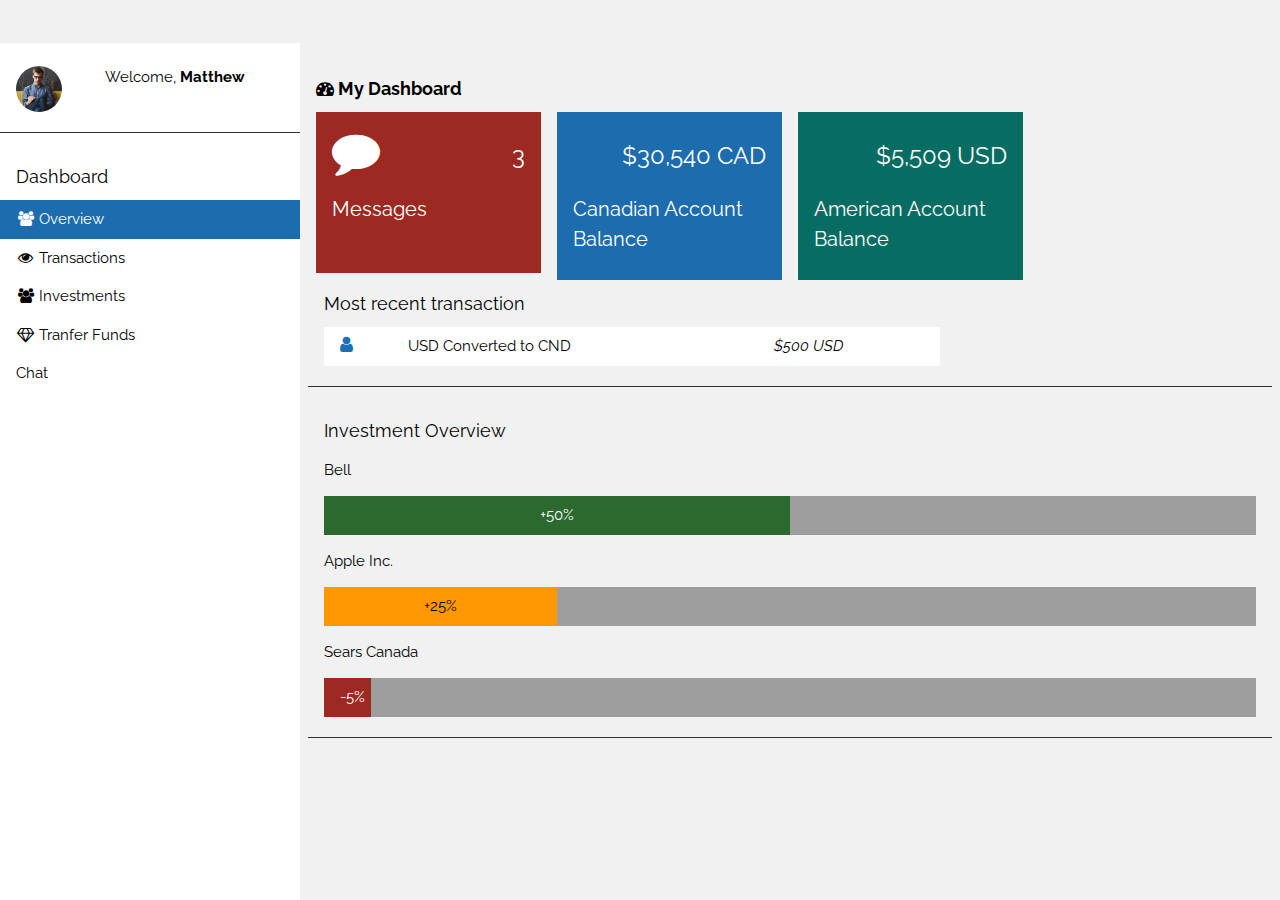
==== commit a55e0b4a: "Update index.html" ====
--- a/index.html
+++ b/index.html
@@ -37,7 +37,7 @@
     <a href="transaction.html" class="-bar-item -button -padding"><i class="fa fa-eye fa-fw"></i>  Transactions</a>
     <a href="invest.html" class="-bar-item -button -padding"><i class="fa fa-users fa-fw"></i>  Investments</a>
     <a href="transfer.html" class="-bar-item -button -padding"><i class="fa fa-diamond fa-fw"></i>  Tranfer Funds</a>
-    <a href="chat.html" class="-bar-item -button -padding"><i class="fa fa-bullseye fa-fw"></i>  Chat</a>
+    <a href="chat.html" class="-bar-item -button -padding"></i>  Chat</a>
   </div>
 </nav>
 
--- a/style.css
+++ b/style.css
@@ -319,12 +319,12 @@
   
   .time-right {
     float: right;
-    color: #aaa;
+    color: #363636;
   }
   
   .time-left {
     float: left;
-    color: #999;}
+    color: #363636;}
    
     textarea {
       display: block;
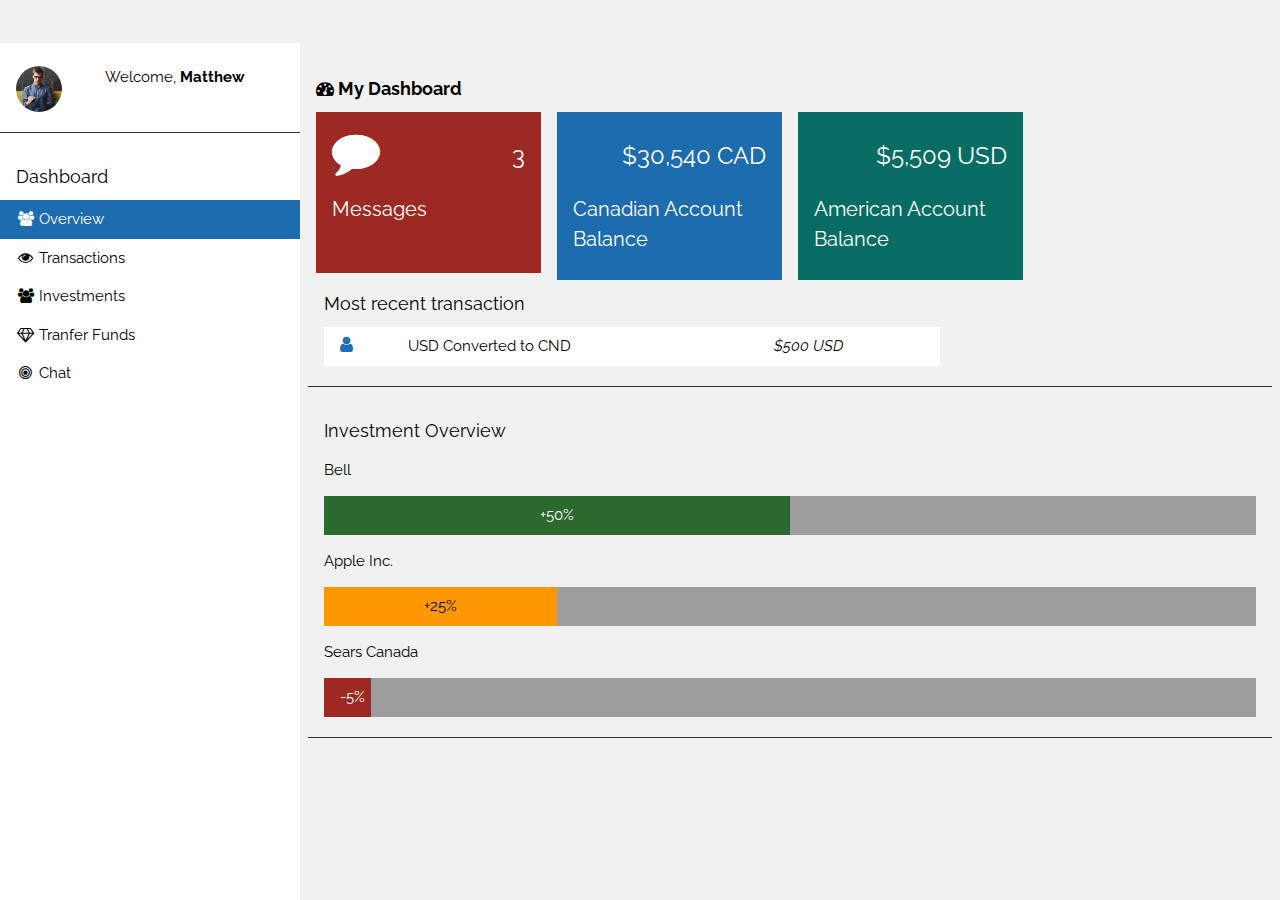
==== commit f95bff13: "Update index.html" ====
--- a/index.html
+++ b/index.html
@@ -37,7 +37,7 @@
     <a href="transaction.html" class="-bar-item -button -padding"><i class="fa fa-eye fa-fw"></i>  Transactions</a>
     <a href="invest.html" class="-bar-item -button -padding"><i class="fa fa-users fa-fw"></i>  Investments</a>
     <a href="transfer.html" class="-bar-item -button -padding"><i class="fa fa-diamond fa-fw"></i>  Tranfer Funds</a>
-    <a href="chat.html" class="-bar-item -button -padding"></i>  Chat</a>
+    <a href="chat.html" class="-bar-item -button -padding"><i class="fa fa-bullseye fa-fw"></i>  Chat</a>
   </div>
 </nav>
 
